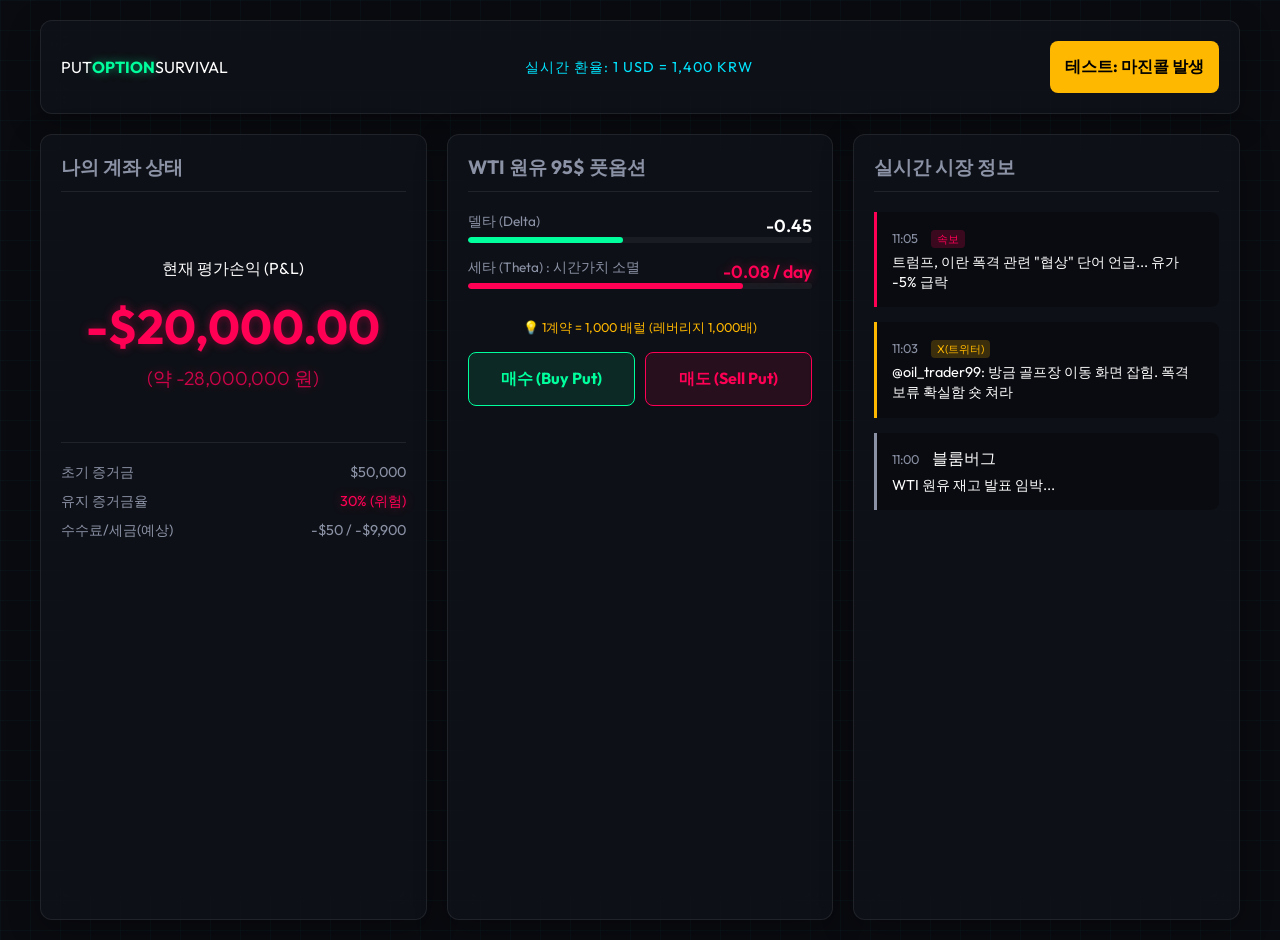
==== index.html @ 56314852 "feat: add initial web prototype (HTML/CSS/JS)" ====
<!DOCTYPE html>
<html lang="ko">
<head>
    <meta charset="UTF-8">
    <meta name="viewport" content="width=device-width, initial-scale=1.0">
    <title>putOptionTrade - 풋옵션 트레이딩 서바이벌</title>
    <!-- 폰트: 미래적인 느낌의 Outfit -->
    <link href="https://fonts.googleapis.com/css2?family=Outfit:wght@300;400;600;800&display=swap" rel="stylesheet">
    <link rel="stylesheet" href="style.css">
</head>
<body>

    <!-- K-브로커 마진콜 오버레이 (숨김 상태) -->
    <div id="margin-call-overlay" class="hidden">
        <div class="sms-alert">
            <h3>[웹발신] 긴급 알림</h3>
            <p>OOO고객님, 해외선물 위탁증거금이 부족(Margin Call)합니다.</p>
            <p class="alert-red">오후 12:00까지 추가 납입 요망.</p>
            <p>미납 시 강제 청산(반대매매) 됩니다.</p>
            <button id="btn-close-sms">확인(입금하러 가기)</button>
        </div>
    </div>

    <!-- 메인 대시보드 -->
    <div class="dashboard-wrapper">
        
        <!-- 헤더: 환율 정보 -->
        <header class="top-nav glass-panel">
            <div class="logo">PUT<strong>OPTION</strong>SURVIVAL</div>
            <div class="exchange-rate">
                실시간 환율: 1 USD = <span id="krw-rate">1,400</span> KRW
            </div>
            <div class="controls">
                <button id="test-margin-call" class="btn-warning">테스트: 마진콜 발생</button>
            </div>
        </header>

        <!-- 메인 그리드 레이아웃 -->
        <main class="grid-container">
            
            <!-- 포트폴리오 상태 (수익/손실) -->
            <section class="portfolio-section glass-panel">
                <h2 class="section-title">나의 계좌 상태</h2>
                <div class="balance-card">
                    <p class="label">현재 평가손익 (P&L)</p>
                    <h1 class="value-usd loss" id="pl-usd">-$20,000.00</h1>
                    <h3 class="value-krw loss" id="pl-krw">(약 -28,000,000 원)</h3>
                </div>
                <div class="balance-details">
                    <div class="detail-item">
                        <span>초기 증거금</span>
                        <span>$50,000</span>
                    </div>
                    <div class="detail-item">
                        <span>유지 증거금율</span>
                        <span class="loss">30% (위험)</span>
                    </div>
                    <div class="detail-item">
                        <span>수수료/세금(예상)</span>
                        <span>-$50 / -$9,900</span>
                    </div>
                </div>
            </section>

            <!-- 주문 및 그릭스(Greeks) 호가창 -->
            <section class="order-section glass-panel">
                <h2 class="section-title">WTI 원유 95$ 풋옵션</h2>
                
                <div class="greeks-box">
                    <div class="greek-item">
                        <span class="greek-name">델타 (Delta)</span>
                        <span class="greek-val">-0.45</span>
                        <div class="gauge-bar"><div class="fill" style="width: 45%; background: var(--neon-profit);"></div></div>
                    </div>
                    <div class="greek-item">
                        <span class="greek-name">세타 (Theta) : 시간가치 소멸</span>
                        <span class="greek-val loss">-0.08 / day</span>
                        <div class="gauge-bar"><div class="fill" style="width: 80%; background: var(--neon-loss);"></div></div>
                    </div>
                </div>

                <div class="order-book">
                    <p class="multiplier-info">💡 1계약 = 1,000 배럴 (레버리지 1,000배)</p>
                    <div class="order-controls">
                        <button class="btn-buy">매수 (Buy Put)</button>
                        <button class="btn-sell">매도 (Sell Put)</button>
                    </div>
                </div>
            </section>

            <!-- 실시간 뉴스 플로우 (찌라시) -->
            <section class="news-section glass-panel">
                <h2 class="section-title">실시간 시장 정보</h2>
                <div class="news-ticker">
                    <div class="news-item urgent">
                        <span class="time">11:05</span>
                        <span class="tag">속보</span>
                        <p>트럼프, 이란 폭격 관련 "협상" 단어 언급... 유가 -5% 급락</p>
                    </div>
                    <div class="news-item rumor">
                        <span class="time">11:03</span>
                        <span class="tag">X(트위터)</span>
                        <p>@oil_trader99: 방금 골프장 이동 화면 잡힘. 폭격 보류 확실함 숏 쳐라</p>
                    </div>
                    <div class="news-item normal">
                        <span class="time">11:00</span>
                        <span class="tag">블룸버그</span>
                        <p>WTI 원유 재고 발표 임박...</p>
                    </div>
                </div>
            </section>

        </main>
    </div>

    <!-- 오디오 엘리먼트 (마진콜용 심장박동) -->
    <audio id="heartbeat-snd" loop>
        <source src="https://assets.mixkit.co/active_storage/sfx/228/228-preview.mp3" type="audio/mpeg">
    </audio>

    <script src="script.js"></script>
</body>
</html>
---- style.css ----
/* CSS Variables for Cyberpunk & Glassmorphism Theme */
:root {
    --bg-core: #0A0B10;
    --bg-glass: rgba(18, 20, 29, 0.65);
    --bg-glass-border: rgba(255, 255, 255, 0.08);
    
    --neon-profit: #00FF9D;
    --neon-loss: #FF0055;
    --neon-warning: #FFB800;
    --neon-info: #00E5FF;
    
    --text-primary: #FFFFFF;
    --text-secondary: #8B92A5;
    
    --backdrop-blur: blur(16px);
}

body {
    margin: 0;
    padding: 0;
    background-color: var(--bg-core);
    /* 사이버펑크 스타일의 희미한 그리드 배경 */
    background-image: 
        linear-gradient(rgba(0, 229, 255, 0.03) 1px, transparent 1px),
        linear-gradient(90deg, rgba(0, 229, 255, 0.03) 1px, transparent 1px);
    background-size: 30px 30px;
    font-family: 'Outfit', sans-serif;
    color: var(--text-primary);
    overflow-x: hidden;
}

/* Glassmorphism Panel Base */
.glass-panel {
    background: var(--bg-glass);
    backdrop-filter: var(--backdrop-blur);
    -webkit-backdrop-filter: var(--backdrop-blur);
    border: 1px solid var(--bg-glass-border);
    border-radius: 12px;
    box-shadow: 0 8px 32px rgba(0, 0, 0, 0.3);
    padding: 20px;
}

.dashboard-wrapper {
    max-width: 1200px;
    margin: 0 auto;
    padding: 20px;
    height: 100vh;
    display: flex;
    flex-direction: column;
    gap: 20px;
}

/* Header */
.top-nav {
    display: flex;
    justify-content: space-between;
    align-items: center;
}

.logo strong {
    color: var(--neon-profit);
    text-shadow: 0 0 10px rgba(0, 255, 157, 0.5);
}

.exchange-rate {
    color: var(--neon-info);
    font-size: 0.9rem;
    letter-spacing: 1px;
}

/* Main Grid */
.grid-container {
    display: grid;
    grid-template-columns: 1fr 1fr 1fr;
    gap: 20px;
    flex: 1;
}

.section-title {
    font-size: 1.2rem;
    color: var(--text-secondary);
    border-bottom: 1px solid var(--bg-glass-border);
    padding-bottom: 10px;
    margin-top: 0;
    margin-bottom: 20px;
}

/* Typography styles */
.loss { color: var(--neon-loss); text-shadow: 0 0 10px rgba(255, 0, 85, 0.4); }
.profit { color: var(--neon-profit); text-shadow: 0 0 10px rgba(0, 255, 157, 0.4); }

.balance-card {
    text-align: center;
    padding: 30px 0;
}
.balance-card h1 { font-size: 3rem; margin: 10px 0; }
.balance-card h3 { font-size: 1.2rem; font-weight: 300; margin: 0; opacity: 0.8; }

.balance-details {
    margin-top: 20px;
    border-top: 1px solid var(--bg-glass-border);
    padding-top: 20px;
}
.detail-item {
    display: flex;
    justify-content: space-between;
    margin-bottom: 10px;
    color: var(--text-secondary);
    font-size: 0.9rem;
}

/* Greeks Gauge */
.greeks-box { margin-bottom: 30px; }
.greek-item { margin-bottom: 15px; }
.greek-name { display: block; font-size: 0.85rem; color: var(--text-secondary); margin-bottom: 5px; }
.greek-val { font-size: 1.1rem; font-weight: 600; float: right; margin-top: -22px; }
.gauge-bar {
    width: 100%; height: 6px; background: rgba(255,255,255,0.05); border-radius: 3px; overflow: hidden;
}
.gauge-bar .fill { height: 100%; border-radius: 3px; }

/* Order Controls */
.multiplier-info { font-size: 0.8rem; color: var(--neon-warning); text-align: center; margin-bottom: 15px; }
.order-controls { display: flex; gap: 10px; }
.btn-buy, .btn-sell, .btn-warning {
    flex: 1; padding: 15px; border: none; border-radius: 8px; font-weight: bold; cursor: pointer;
    font-family: 'Outfit', sans-serif; font-size: 1rem; transition: 0.3s;
}
.btn-buy { background: rgba(0, 255, 157, 0.1); color: var(--neon-profit); border: 1px solid var(--neon-profit); }
.btn-buy:hover { background: var(--neon-profit); color: var(--bg-core); box-shadow: 0 0 20px rgba(0, 255, 157, 0.4); }

.btn-sell { background: rgba(255, 0, 85, 0.1); color: var(--neon-loss); border: 1px solid var(--neon-loss); }
.btn-sell:hover { background: var(--neon-loss); color: var(--bg-core); box-shadow: 0 0 20px rgba(255, 0, 85, 0.4); }

.btn-warning { background: var(--neon-warning); color: #000; }

/* News Ticker */
.news-item {
    padding: 15px; background: rgba(0,0,0,0.3); border-left: 3px solid var(--text-secondary);
    border-radius: 0 8px 8px 0; margin-bottom: 15px;
}
.news-item p { margin: 5px 0 0 0; font-size: 0.9rem; line-height: 1.4; }
.news-item .time { font-size: 0.8rem; color: var(--text-secondary); margin-right: 10px; }
.news-item.urgent { border-left-color: var(--neon-loss); }
.news-item.urgent .tag { background: rgba(255,0,85,0.2); color: var(--neon-loss); padding: 2px 6px; border-radius: 4px; font-size: 0.7rem;}
.news-item.rumor { border-left-color: var(--neon-warning); }
.news-item.rumor .tag { background: rgba(255,184,0,0.2); color: var(--neon-warning); padding: 2px 6px; border-radius: 4px; font-size: 0.7rem;}

/* Margin Call Simulation (SMS UI) */
#margin-call-overlay {
    position: fixed; top: 0; left: 0; width: 100vw; height: 100vh;
    background: rgba(255, 0, 85, 0.15);
    backdrop-filter: blur(5px);
    z-index: 1000;
    display: flex; justify-content: center; align-items: center;
    transition: opacity 0.3s;
}
#margin-call-overlay.hidden { opacity: 0; pointer-events: none; }

.sms-alert {
    background: #FFEBEE; color: #333; width: 320px; border-radius: 16px; padding: 25px;
    box-shadow: 0 20px 50px rgba(255, 0, 85, 0.5);
    font-family: 'Malgun Gothic', 'Apple SD Gothic Neo', sans-serif;
}
.sms-alert h3 { margin-top: 0; color: #D32F2F; border-bottom: 1px solid #ffcdd2; padding-bottom: 10px; }
.sms-alert p { font-size: 0.95rem; line-height: 1.5; margin-bottom: 10px; }
.alert-red { color: #D32F2F; font-weight: bold; }
.sms-alert button {
    width: 100%; padding: 12px; margin-top: 15px; background: #D32F2F; color: white;
    border: none; border-radius: 8px; font-weight: bold; cursor: pointer;
}

/* Pulsing Red Animation for Margin Call State */
.danger-pulse-bg {
    animation: danger-pulse 1s infinite alternate;
}
@keyframes danger-pulse {
    0% { box-shadow: inset 0 0 0px 0px rgba(255, 0, 85, 0); }
    100% { box-shadow: inset 0 0 100px 20px rgba(255, 0, 85, 0.4); }
}
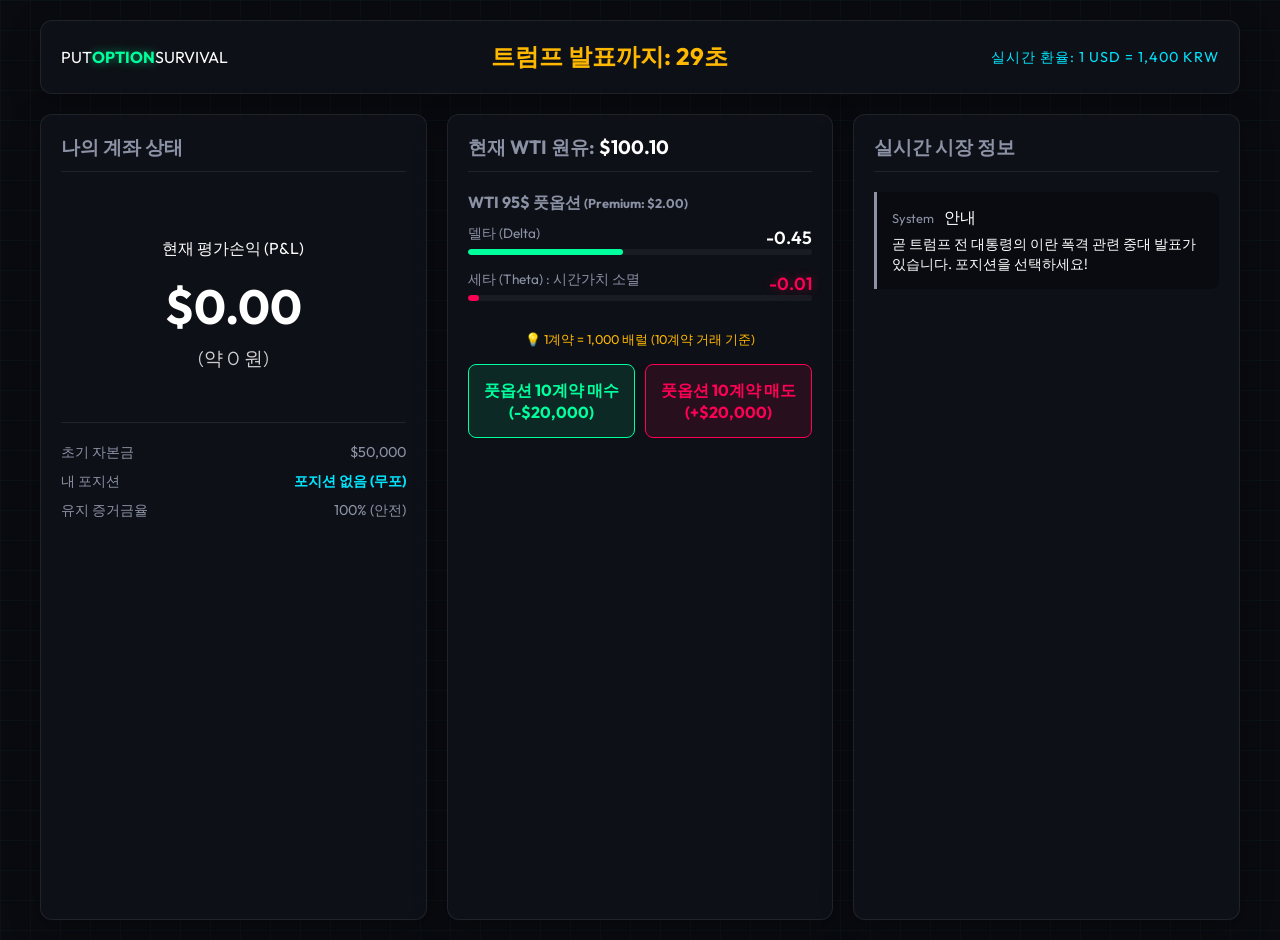
==== commit 499985c6: "feat: implement interactive game logic and receipt UI" ====
--- a/index.html
+++ b/index.html
@@ -1,13 +1,14 @@
 <!DOCTYPE html>
 <html lang="ko">
+
 <head>
     <meta charset="UTF-8">
     <meta name="viewport" content="width=device-width, initial-scale=1.0">
     <title>putOptionTrade - 풋옵션 트레이딩 서바이벌</title>
-    <!-- 폰트: 미래적인 느낌의 Outfit -->
     <link href="https://fonts.googleapis.com/css2?family=Outfit:wght@300;400;600;800&display=swap" rel="stylesheet">
     <link rel="stylesheet" href="style.css">
 </head>
+
 <body>
 
     <!-- K-브로커 마진콜 오버레이 (숨김 상태) -->
@@ -15,75 +16,101 @@
         <div class="sms-alert">
             <h3>[웹발신] 긴급 알림</h3>
             <p>OOO고객님, 해외선물 위탁증거금이 부족(Margin Call)합니다.</p>
-            <p class="alert-red">오후 12:00까지 추가 납입 요망.</p>
+            <p class="alert-red">즉시 추가 납입 요망.</p>
             <p>미납 시 강제 청산(반대매매) 됩니다.</p>
-            <button id="btn-close-sms">확인(입금하러 가기)</button>
+            <button id="btn-close-sms">확인(강제 청산 당하기)</button>
+        </div>
+    </div>
+
+    <!-- 게임 오버 및 영수증 패널 (숨김 상태) -->
+    <div id="game-over-overlay" class="hidden">
+        <div class="receipt-panel">
+            <h2 id="receipt-title">[ 파산 영수증 ]</h2>
+            <div class="receipt-details">
+                <p>나의 포지션: <strong id="receipt-pos" style="color:var(--text-primary)">없음</strong></p>
+                <p>기초자산(WTI) 종가: <strong id="receipt-wti" style="color:var(--text-primary)">$100.00</strong></p>
+                <br>
+                <p>최종 손익(P&L): <span id="receipt-pl" class="profit">+$0</span></p>
+                <p>예상 양도소득세(11%): <span id="receipt-tax" class="loss">-$0</span></p>
+                <br>
+                <div class="summary-msg" id="receipt-msg"
+                    style="padding:15px; border-top:1px dashed var(--text-secondary); color:var(--neon-warning)">"탐욕의 끝은
+                    늘 마진콜입니다."</div>
+            </div>
+            <button id="btn-restart" class="btn-buy" style="width:100%; margin-top:20px;">다시 도전하기</button>
         </div>
     </div>
 
     <!-- 메인 대시보드 -->
     <div class="dashboard-wrapper">
-        
-        <!-- 헤더: 환율 정보 -->
+
+        <!-- 헤더: 타이머 & 환율 정보 -->
         <header class="top-nav glass-panel">
             <div class="logo">PUT<strong>OPTION</strong>SURVIVAL</div>
+            <div class="timer" style="font-size: 1.5rem; font-weight: bold; color: var(--neon-warning);">
+                트럼프 발표까지: <span id="timer-display">60</span>초
+            </div>
             <div class="exchange-rate">
                 실시간 환율: 1 USD = <span id="krw-rate">1,400</span> KRW
-            </div>
-            <div class="controls">
-                <button id="test-margin-call" class="btn-warning">테스트: 마진콜 발생</button>
             </div>
         </header>
 
         <!-- 메인 그리드 레이아웃 -->
         <main class="grid-container">
-            
+
             <!-- 포트폴리오 상태 (수익/손실) -->
             <section class="portfolio-section glass-panel">
                 <h2 class="section-title">나의 계좌 상태</h2>
                 <div class="balance-card">
                     <p class="label">현재 평가손익 (P&L)</p>
-                    <h1 class="value-usd loss" id="pl-usd">-$20,000.00</h1>
-                    <h3 class="value-krw loss" id="pl-krw">(약 -28,000,000 원)</h3>
+                    <h1 class="value-usd" id="pl-usd">$0.00</h1>
+                    <h3 class="value-krw" id="pl-krw">(약 0 원)</h3>
                 </div>
                 <div class="balance-details">
                     <div class="detail-item">
-                        <span>초기 증거금</span>
+                        <span>초기 자본금</span>
                         <span>$50,000</span>
                     </div>
                     <div class="detail-item">
-                        <span>유지 증거금율</span>
-                        <span class="loss">30% (위험)</span>
+                        <span>내 포지션</span>
+                        <strong id="current-position" style="color:var(--neon-info)">포지션 없음 (무포)</strong>
                     </div>
                     <div class="detail-item">
-                        <span>수수료/세금(예상)</span>
-                        <span>-$50 / -$9,900</span>
+                        <span>유지 증거금율</span>
+                        <span id="margin-ratio">100% (안전)</span>
                     </div>
                 </div>
             </section>
 
-            <!-- 주문 및 그릭스(Greeks) 호가창 -->
+            <!-- 주문 및 호가창 -->
             <section class="order-section glass-panel">
-                <h2 class="section-title">WTI 원유 95$ 풋옵션</h2>
-                
+                <h2 class="section-title">현재 WTI 원유: <span id="wti-price"
+                        style="color:var(--text-primary)">$100.00</span></h2>
+
+                <h3 style="margin:0 0 10px 0; font-size:1rem; color:var(--text-secondary);">WTI 95$ 풋옵션 <span
+                        style="font-size:0.8rem">(Premium: <span id="opt-premium">$2.00</span>)</span></h3>
                 <div class="greeks-box">
                     <div class="greek-item">
                         <span class="greek-name">델타 (Delta)</span>
-                        <span class="greek-val">-0.45</span>
-                        <div class="gauge-bar"><div class="fill" style="width: 45%; background: var(--neon-profit);"></div></div>
+                        <span class="greek-val" id="delta-val">-0.45</span>
+                        <div class="gauge-bar">
+                            <div class="fill" id="delta-bar" style="width: 45%; background: var(--neon-profit);"></div>
+                        </div>
                     </div>
                     <div class="greek-item">
                         <span class="greek-name">세타 (Theta) : 시간가치 소멸</span>
-                        <span class="greek-val loss">-0.08 / day</span>
-                        <div class="gauge-bar"><div class="fill" style="width: 80%; background: var(--neon-loss);"></div></div>
+                        <span class="greek-val loss" id="theta-val">-0.00</span>
+                        <div class="gauge-bar">
+                            <div class="fill" id="theta-bar" style="width: 0%; background: var(--neon-loss);"></div>
+                        </div>
                     </div>
                 </div>
 
                 <div class="order-book">
-                    <p class="multiplier-info">💡 1계약 = 1,000 배럴 (레버리지 1,000배)</p>
+                    <p class="multiplier-info">💡 1계약 = 1,000 배럴 (10계약 거래 기준)</p>
                     <div class="order-controls">
-                        <button class="btn-buy">매수 (Buy Put)</button>
-                        <button class="btn-sell">매도 (Sell Put)</button>
+                        <button id="btn-buy" class="btn-buy">풋옵션 10계약 매수 (-$20,000)</button>
+                        <button id="btn-sell" class="btn-sell">풋옵션 10계약 매도 (+$20,000)</button>
                     </div>
                 </div>
             </section>
@@ -91,21 +118,11 @@
             <!-- 실시간 뉴스 플로우 (찌라시) -->
             <section class="news-section glass-panel">
                 <h2 class="section-title">실시간 시장 정보</h2>
-                <div class="news-ticker">
-                    <div class="news-item urgent">
-                        <span class="time">11:05</span>
-                        <span class="tag">속보</span>
-                        <p>트럼프, 이란 폭격 관련 "협상" 단어 언급... 유가 -5% 급락</p>
-                    </div>
-                    <div class="news-item rumor">
-                        <span class="time">11:03</span>
-                        <span class="tag">X(트위터)</span>
-                        <p>@oil_trader99: 방금 골프장 이동 화면 잡힘. 폭격 보류 확실함 숏 쳐라</p>
-                    </div>
+                <div class="news-ticker" id="news-container">
                     <div class="news-item normal">
-                        <span class="time">11:00</span>
-                        <span class="tag">블룸버그</span>
-                        <p>WTI 원유 재고 발표 임박...</p>
+                        <span class="time">System</span>
+                        <span class="tag">안내</span>
+                        <p>곧 트럼프 전 대통령의 이란 폭격 관련 중대 발표가 있습니다. 포지션을 선택하세요!</p>
                     </div>
                 </div>
             </section>
@@ -120,4 +137,5 @@
 
     <script src="script.js"></script>
 </body>
-</html>
+
+</html>
--- a/style.css
+++ b/style.css
@@ -3,15 +3,15 @@
     --bg-core: #0A0B10;
     --bg-glass: rgba(18, 20, 29, 0.65);
     --bg-glass-border: rgba(255, 255, 255, 0.08);
-    
+
     --neon-profit: #00FF9D;
     --neon-loss: #FF0055;
     --neon-warning: #FFB800;
     --neon-info: #00E5FF;
-    
+
     --text-primary: #FFFFFF;
     --text-secondary: #8B92A5;
-    
+
     --backdrop-blur: blur(16px);
 }
 
@@ -20,7 +20,7 @@
     padding: 0;
     background-color: var(--bg-core);
     /* 사이버펑크 스타일의 희미한 그리드 배경 */
-    background-image: 
+    background-image:
         linear-gradient(rgba(0, 229, 255, 0.03) 1px, transparent 1px),
         linear-gradient(90deg, rgba(0, 229, 255, 0.03) 1px, transparent 1px);
     background-size: 30px 30px;
@@ -86,21 +86,39 @@
 }
 
 /* Typography styles */
-.loss { color: var(--neon-loss); text-shadow: 0 0 10px rgba(255, 0, 85, 0.4); }
-.profit { color: var(--neon-profit); text-shadow: 0 0 10px rgba(0, 255, 157, 0.4); }
+.loss {
+    color: var(--neon-loss);
+    text-shadow: 0 0 10px rgba(255, 0, 85, 0.4);
+}
+
+.profit {
+    color: var(--neon-profit);
+    text-shadow: 0 0 10px rgba(0, 255, 157, 0.4);
+}
 
 .balance-card {
     text-align: center;
     padding: 30px 0;
 }
-.balance-card h1 { font-size: 3rem; margin: 10px 0; }
-.balance-card h3 { font-size: 1.2rem; font-weight: 300; margin: 0; opacity: 0.8; }
+
+.balance-card h1 {
+    font-size: 3rem;
+    margin: 10px 0;
+}
+
+.balance-card h3 {
+    font-size: 1.2rem;
+    font-weight: 300;
+    margin: 0;
+    opacity: 0.8;
+}
 
 .balance-details {
     margin-top: 20px;
     border-top: 1px solid var(--bg-glass-border);
     padding-top: 20px;
 }
+
 .detail-item {
     display: flex;
     justify-content: space-between;
@@ -110,71 +128,262 @@
 }
 
 /* Greeks Gauge */
-.greeks-box { margin-bottom: 30px; }
-.greek-item { margin-bottom: 15px; }
-.greek-name { display: block; font-size: 0.85rem; color: var(--text-secondary); margin-bottom: 5px; }
-.greek-val { font-size: 1.1rem; font-weight: 600; float: right; margin-top: -22px; }
+.greeks-box {
+    margin-bottom: 30px;
+}
+
+.greek-item {
+    margin-bottom: 15px;
+}
+
+.greek-name {
+    display: block;
+    font-size: 0.85rem;
+    color: var(--text-secondary);
+    margin-bottom: 5px;
+}
+
+.greek-val {
+    font-size: 1.1rem;
+    font-weight: 600;
+    float: right;
+    margin-top: -22px;
+}
+
 .gauge-bar {
-    width: 100%; height: 6px; background: rgba(255,255,255,0.05); border-radius: 3px; overflow: hidden;
-}
-.gauge-bar .fill { height: 100%; border-radius: 3px; }
+    width: 100%;
+    height: 6px;
+    background: rgba(255, 255, 255, 0.05);
+    border-radius: 3px;
+    overflow: hidden;
+}
+
+.gauge-bar .fill {
+    height: 100%;
+    border-radius: 3px;
+}
 
 /* Order Controls */
-.multiplier-info { font-size: 0.8rem; color: var(--neon-warning); text-align: center; margin-bottom: 15px; }
-.order-controls { display: flex; gap: 10px; }
-.btn-buy, .btn-sell, .btn-warning {
-    flex: 1; padding: 15px; border: none; border-radius: 8px; font-weight: bold; cursor: pointer;
-    font-family: 'Outfit', sans-serif; font-size: 1rem; transition: 0.3s;
-}
-.btn-buy { background: rgba(0, 255, 157, 0.1); color: var(--neon-profit); border: 1px solid var(--neon-profit); }
-.btn-buy:hover { background: var(--neon-profit); color: var(--bg-core); box-shadow: 0 0 20px rgba(0, 255, 157, 0.4); }
-
-.btn-sell { background: rgba(255, 0, 85, 0.1); color: var(--neon-loss); border: 1px solid var(--neon-loss); }
-.btn-sell:hover { background: var(--neon-loss); color: var(--bg-core); box-shadow: 0 0 20px rgba(255, 0, 85, 0.4); }
-
-.btn-warning { background: var(--neon-warning); color: #000; }
+.multiplier-info {
+    font-size: 0.8rem;
+    color: var(--neon-warning);
+    text-align: center;
+    margin-bottom: 15px;
+}
+
+.order-controls {
+    display: flex;
+    gap: 10px;
+}
+
+.btn-buy,
+.btn-sell,
+.btn-warning {
+    flex: 1;
+    padding: 15px;
+    border: none;
+    border-radius: 8px;
+    font-weight: bold;
+    cursor: pointer;
+    font-family: 'Outfit', sans-serif;
+    font-size: 1rem;
+    transition: 0.3s;
+}
+
+.btn-buy {
+    background: rgba(0, 255, 157, 0.1);
+    color: var(--neon-profit);
+    border: 1px solid var(--neon-profit);
+}
+
+.btn-buy:hover {
+    background: var(--neon-profit);
+    color: var(--bg-core);
+    box-shadow: 0 0 20px rgba(0, 255, 157, 0.4);
+}
+
+.btn-sell {
+    background: rgba(255, 0, 85, 0.1);
+    color: var(--neon-loss);
+    border: 1px solid var(--neon-loss);
+}
+
+.btn-sell:hover {
+    background: var(--neon-loss);
+    color: var(--bg-core);
+    box-shadow: 0 0 20px rgba(255, 0, 85, 0.4);
+}
+
+.btn-warning {
+    background: var(--neon-warning);
+    color: #000;
+}
 
 /* News Ticker */
 .news-item {
-    padding: 15px; background: rgba(0,0,0,0.3); border-left: 3px solid var(--text-secondary);
-    border-radius: 0 8px 8px 0; margin-bottom: 15px;
-}
-.news-item p { margin: 5px 0 0 0; font-size: 0.9rem; line-height: 1.4; }
-.news-item .time { font-size: 0.8rem; color: var(--text-secondary); margin-right: 10px; }
-.news-item.urgent { border-left-color: var(--neon-loss); }
-.news-item.urgent .tag { background: rgba(255,0,85,0.2); color: var(--neon-loss); padding: 2px 6px; border-radius: 4px; font-size: 0.7rem;}
-.news-item.rumor { border-left-color: var(--neon-warning); }
-.news-item.rumor .tag { background: rgba(255,184,0,0.2); color: var(--neon-warning); padding: 2px 6px; border-radius: 4px; font-size: 0.7rem;}
+    padding: 15px;
+    background: rgba(0, 0, 0, 0.3);
+    border-left: 3px solid var(--text-secondary);
+    border-radius: 0 8px 8px 0;
+    margin-bottom: 15px;
+}
+
+.news-item p {
+    margin: 5px 0 0 0;
+    font-size: 0.9rem;
+    line-height: 1.4;
+}
+
+.news-item .time {
+    font-size: 0.8rem;
+    color: var(--text-secondary);
+    margin-right: 10px;
+}
+
+.news-item.urgent {
+    border-left-color: var(--neon-loss);
+}
+
+.news-item.urgent .tag {
+    background: rgba(255, 0, 85, 0.2);
+    color: var(--neon-loss);
+    padding: 2px 6px;
+    border-radius: 4px;
+    font-size: 0.7rem;
+}
+
+.news-item.rumor {
+    border-left-color: var(--neon-warning);
+}
+
+.news-item.rumor .tag {
+    background: rgba(255, 184, 0, 0.2);
+    color: var(--neon-warning);
+    padding: 2px 6px;
+    border-radius: 4px;
+    font-size: 0.7rem;
+}
 
 /* Margin Call Simulation (SMS UI) */
 #margin-call-overlay {
-    position: fixed; top: 0; left: 0; width: 100vw; height: 100vh;
+    position: fixed;
+    top: 0;
+    left: 0;
+    width: 100vw;
+    height: 100vh;
     background: rgba(255, 0, 85, 0.15);
     backdrop-filter: blur(5px);
     z-index: 1000;
-    display: flex; justify-content: center; align-items: center;
+    display: flex;
+    justify-content: center;
+    align-items: center;
     transition: opacity 0.3s;
 }
-#margin-call-overlay.hidden { opacity: 0; pointer-events: none; }
+
+#margin-call-overlay.hidden {
+    opacity: 0;
+    pointer-events: none;
+}
 
 .sms-alert {
-    background: #FFEBEE; color: #333; width: 320px; border-radius: 16px; padding: 25px;
+    background: #FFEBEE;
+    color: #333;
+    width: 320px;
+    border-radius: 16px;
+    padding: 25px;
     box-shadow: 0 20px 50px rgba(255, 0, 85, 0.5);
     font-family: 'Malgun Gothic', 'Apple SD Gothic Neo', sans-serif;
 }
-.sms-alert h3 { margin-top: 0; color: #D32F2F; border-bottom: 1px solid #ffcdd2; padding-bottom: 10px; }
-.sms-alert p { font-size: 0.95rem; line-height: 1.5; margin-bottom: 10px; }
-.alert-red { color: #D32F2F; font-weight: bold; }
+
+.sms-alert h3 {
+    margin-top: 0;
+    color: #D32F2F;
+    border-bottom: 1px solid #ffcdd2;
+    padding-bottom: 10px;
+}
+
+.sms-alert p {
+    font-size: 0.95rem;
+    line-height: 1.5;
+    margin-bottom: 10px;
+}
+
+.alert-red {
+    color: #D32F2F;
+    font-weight: bold;
+}
+
 .sms-alert button {
-    width: 100%; padding: 12px; margin-top: 15px; background: #D32F2F; color: white;
-    border: none; border-radius: 8px; font-weight: bold; cursor: pointer;
+    width: 100%;
+    padding: 12px;
+    margin-top: 15px;
+    background: #D32F2F;
+    color: white;
+    border: none;
+    border-radius: 8px;
+    font-weight: bold;
+    cursor: pointer;
 }
 
 /* Pulsing Red Animation for Margin Call State */
 .danger-pulse-bg {
     animation: danger-pulse 1s infinite alternate;
 }
+
 @keyframes danger-pulse {
-    0% { box-shadow: inset 0 0 0px 0px rgba(255, 0, 85, 0); }
-    100% { box-shadow: inset 0 0 100px 20px rgba(255, 0, 85, 0.4); }
-}
+    0% {
+        box-shadow: inset 0 0 0px 0px rgba(255, 0, 85, 0);
+    }
+
+    100% {
+        box-shadow: inset 0 0 100px 20px rgba(255, 0, 85, 0.4);
+    }
+}
+
+/* Receipt UI (Game Over) */
+#game-over-overlay {
+    position: fixed;
+    top: 0;
+    left: 0;
+    width: 100vw;
+    height: 100vh;
+    background: rgba(10, 11, 16, 0.85);
+    backdrop-filter: blur(10px);
+    z-index: 2000;
+    display: flex;
+    justify-content: center;
+    align-items: center;
+    transition: opacity 0.5s;
+}
+
+#game-over-overlay.hidden {
+    opacity: 0;
+    pointer-events: none;
+}
+
+.receipt-panel {
+    background: #1A1C28;
+    color: var(--text-secondary);
+    width: 380px;
+    border-radius: 4px;
+    padding: 30px;
+    font-family: 'Courier New', Courier, monospace;
+    /* 영수증 서체 느낌 */
+    border: 2px dashed rgba(255, 255, 255, 0.2);
+    box-shadow: 0 0 50px rgba(0, 229, 255, 0.2);
+}
+
+.receipt-panel h2 {
+    text-align: center;
+    color: var(--text-primary);
+    margin-top: 0;
+    border-bottom: 2px dashed rgba(255, 255, 255, 0.2);
+    padding-bottom: 15px;
+}
+
+.receipt-details p {
+    font-size: 1rem;
+    margin: 10px 0;
+    display: flex;
+    justify-content: space-between;
+}
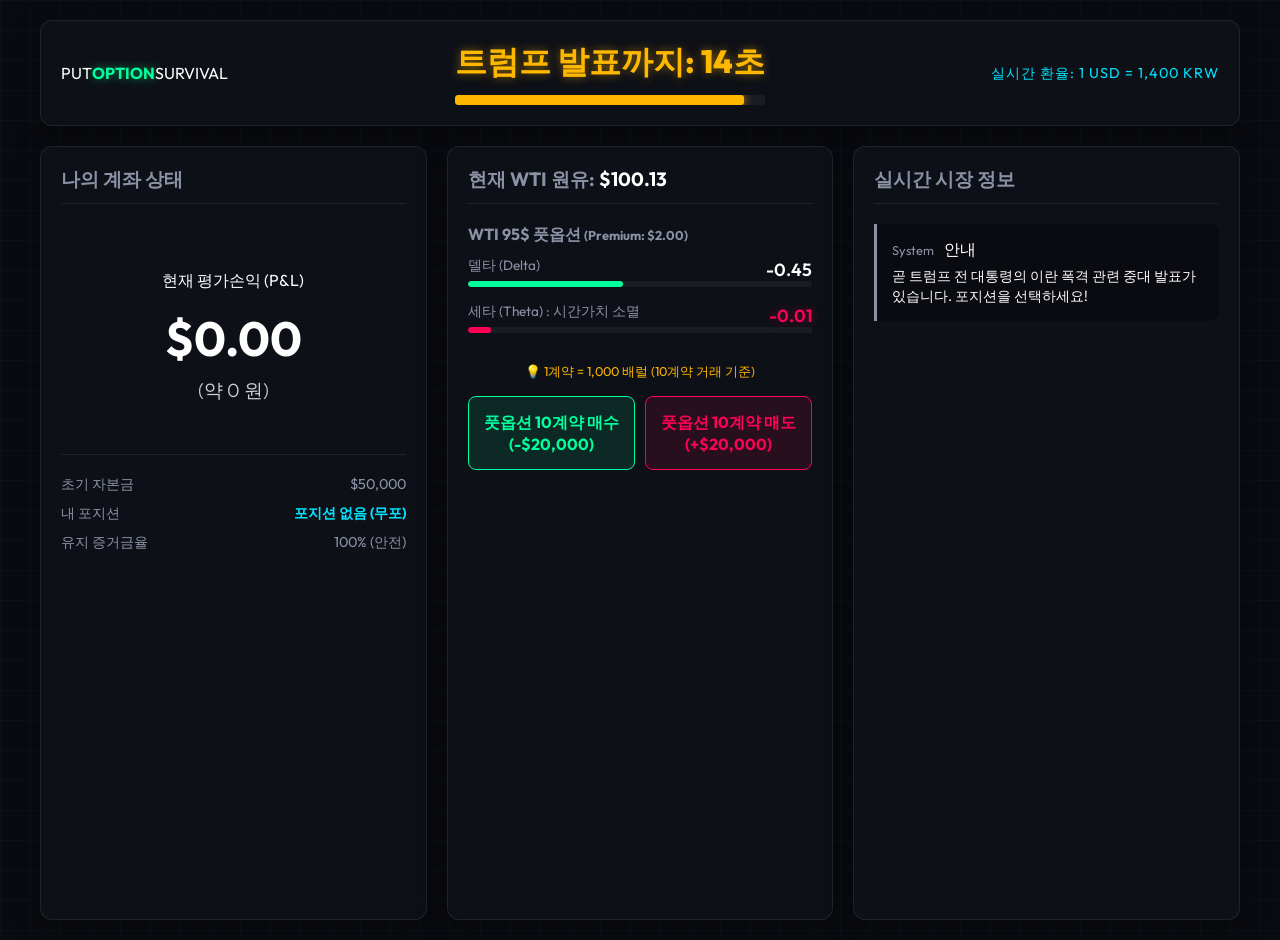
==== commit ffbcbef3: "update: faster 15s game loop and improved UI feedback" ====
--- a/index.html
+++ b/index.html
@@ -47,8 +47,14 @@
         <!-- 헤더: 타이머 & 환율 정보 -->
         <header class="top-nav glass-panel">
             <div class="logo">PUT<strong>OPTION</strong>SURVIVAL</div>
-            <div class="timer" style="font-size: 1.5rem; font-weight: bold; color: var(--neon-warning);">
-                트럼프 발표까지: <span id="timer-display">60</span>초
+            <div class="timer" id="timer-container"
+                style="font-size: 2rem; font-weight: 800; color: var(--neon-warning); text-shadow: 0 0 10px rgba(255,184,0,0.5); text-align:center;">
+                트럼프 발표까지: <span id="timer-display">15</span>초
+                <div class="gauge-bar" style="margin-top:10px; height:10px;">
+                    <div class="fill" id="timer-bar"
+                        style="width: 100%; background: var(--neon-warning); box-shadow: 0 0 10px rgba(255,184,0,0.8);">
+                    </div>
+                </div>
             </div>
             <div class="exchange-rate">
                 실시간 환율: 1 USD = <span id="krw-rate">1,400</span> KRW
--- a/style.css
+++ b/style.css
@@ -340,6 +340,41 @@
     }
 }
 
+/* UI Feedback Animations */
+.flash-highlight {
+    animation: flash-bg 0.6s ease-out;
+}
+
+@keyframes flash-bg {
+    0% {
+        background: rgba(0, 255, 157, 0.3);
+        box-shadow: 0 0 30px rgba(0, 255, 157, 0.6);
+        border: 1px solid var(--neon-profit);
+    }
+
+    100% {
+        background: var(--bg-glass);
+        box-shadow: 0 8px 32px rgba(0, 0, 0, 0.3);
+        border: 1px solid var(--bg-glass-border);
+    }
+}
+
+.urgent-blink {
+    color: var(--neon-loss) !important;
+    text-shadow: 0 0 20px rgba(255, 0, 85, 0.8) !important;
+    animation: urgent-pulse 0.2s infinite alternate;
+}
+
+@keyframes urgent-pulse {
+    0% {
+        opacity: 1;
+    }
+
+    100% {
+        opacity: 0.5;
+    }
+}
+
 /* Receipt UI (Game Over) */
 #game-over-overlay {
     position: fixed;
